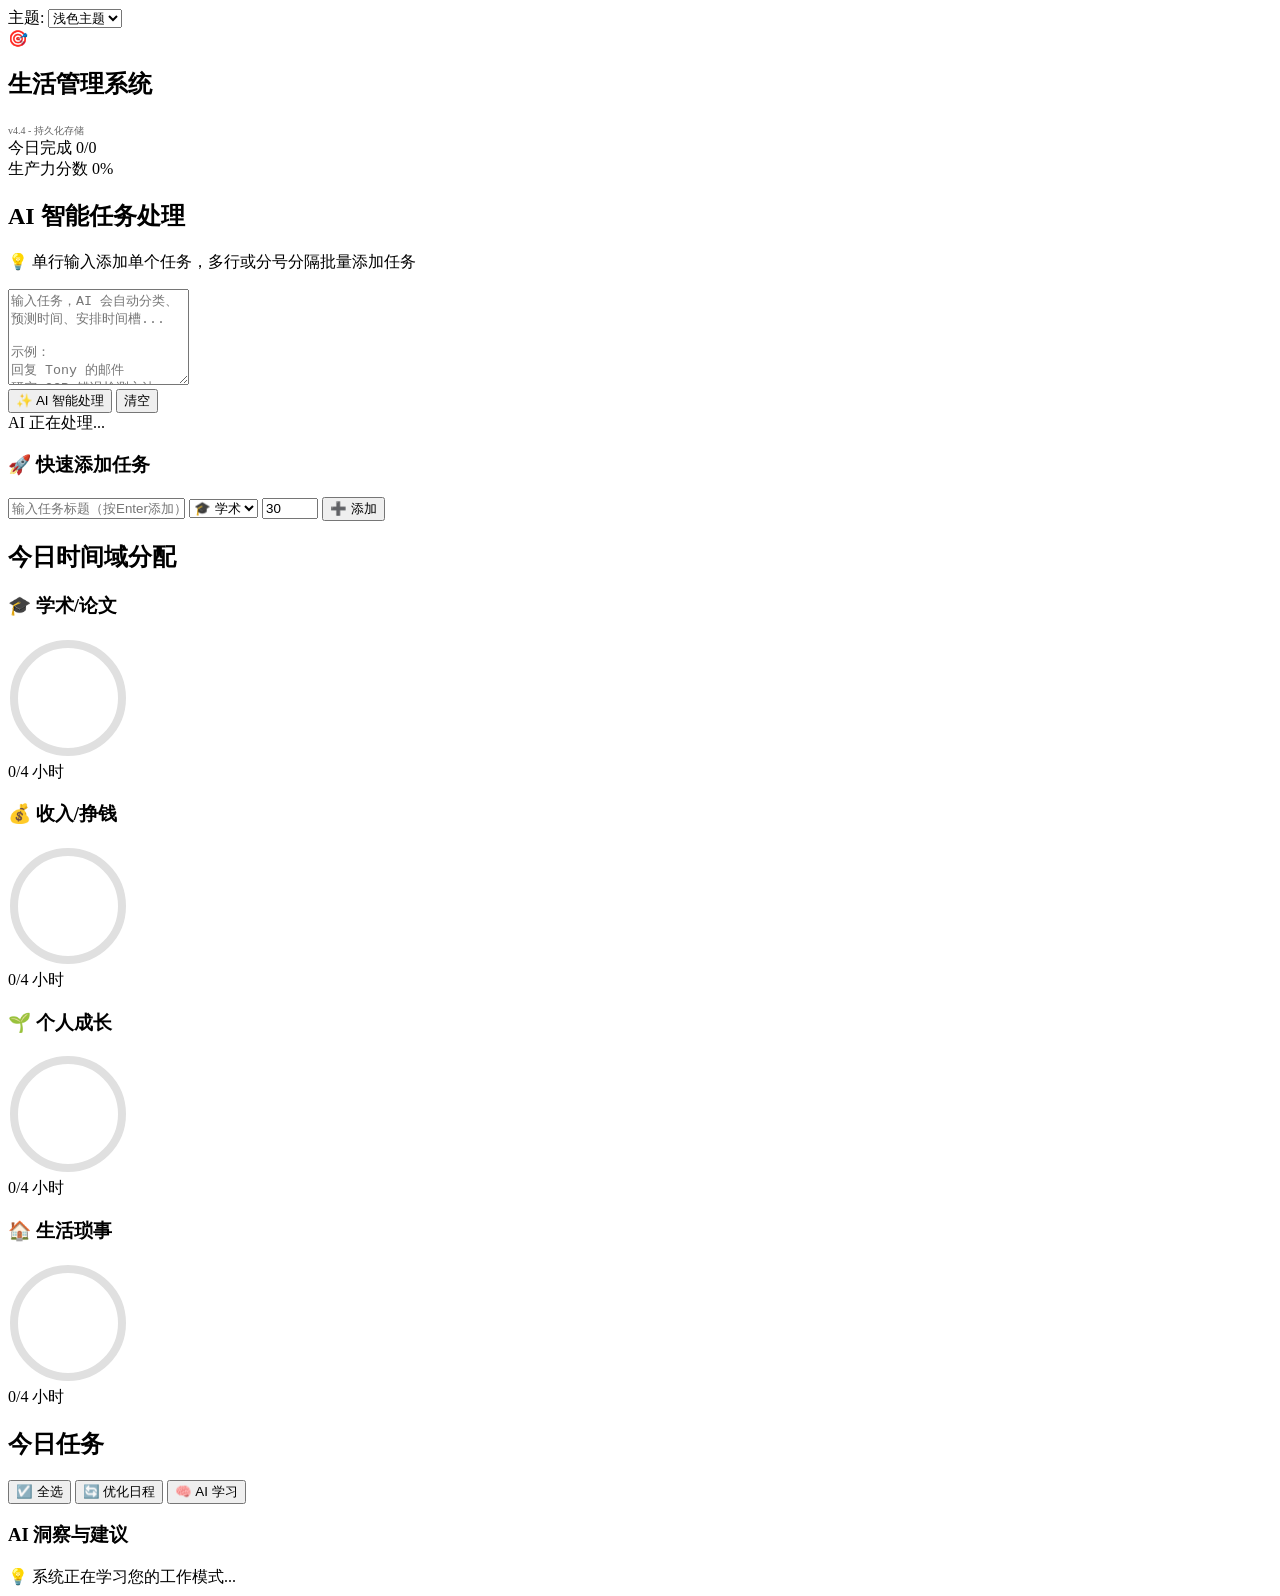
==== frontend/index.html @ 6263c87d "🔧 v4.7 - 修复任务完成和404错误 - 修复clearTaskReminder未定义错误 - 修复已完成任务404错误（跳过更新已归档任务） - 优化今日已完成任务显示逻辑 - 更新所有版本号" ====
<!DOCTYPE html>
<html lang="zh">
<head>
    <meta charset="UTF-8">
    <meta name="viewport" content="width=device-width, initial-scale=1.0">
    <title>生活管理系统 v4.7 - AI智能化版本</title>
    <!-- 版本标识 -->
    <meta name="version" content="v4.7">
    <meta name="description" content="v4.7：修复任务完成显示问题，优化今日已完成任务管理">
    
    <!-- Favicon -->
    <link rel="icon" type="image/x-icon" href="./favicon.ico">
    <link rel="shortcut icon" href="./favicon.ico">
    
    <!-- PWA支持 -->
    <link rel="manifest" href="./manifest.json">
    <meta name="theme-color" content="#007AFF">
    <meta name="apple-mobile-web-app-capable" content="yes">
    <meta name="apple-mobile-web-app-status-bar-style" content="default">
    <meta name="apple-mobile-web-app-title" content="生活管理">
    <meta name="application-name" content="生活管理系统">
    <meta name="msapplication-TileColor" content="#007AFF">
    <meta name="msapplication-config" content="./assets/browserconfig.xml">
    
    <!-- iOS Safari 支持 -->
    <link rel="apple-touch-icon" sizes="180x180" href="./assets/icons/icon-192x192.png">
    <link rel="apple-touch-startup-image" href="./assets/icons/icon-512x192.png">
    
    <!-- Android Chrome 支持 -->
    <meta name="mobile-web-app-capable" content="yes">
    <meta name="mobile-web-app-status-bar-style" content="default">
    
    <!-- 主题样式 -->
    <link id="theme-stylesheet" rel="stylesheet" href="./css/theme-light.css?v=4.0">
    <!-- 移动端响应式样式 -->
    <link rel="stylesheet" href="./css/mobile.css?v=4.0">
</head>
<body>
    <!-- 主题切换器 -->
    <div class="theme-switcher">
        <label for="theme-select">主题:</label>
        <select id="theme-select" onchange="changeTheme(this.value)">
            <option value="light" selected>浅色主题</option>
            <option value="dark">深色模式</option>
        </select>
    </div>
    
    <div class="container">
        <!-- 顶部导航 -->
        <nav class="navbar">
            <div class="nav-brand">
                <span class="logo">🎯</span>
                <div>
                    <h1>生活管理系统</h1>
                    <span style="font-size: 10px; color: #666; font-weight: 500;">v4.4 - 持久化存储</span>
                </div>
            </div>
            <div class="nav-stats">
                <div class="stat-item">
                    <span class="stat-label">今日完成</span>
                    <span class="stat-value" id="todayCompleted">0/0</span>
                </div>
                <div class="stat-item">
                    <span class="stat-label">生产力分数</span>
                    <span class="stat-value" id="productivityScore">0%</span>
                </div>
            </div>
        </nav>

        <!-- AI 智能任务输入 -->
        <div class="ai-input-section">
            <h2>AI 智能任务处理</h2>
            <p class="input-hint">
                💡 单行输入添加单个任务，多行或分号分隔批量添加任务
            </p>
            <textarea id="aiTaskInput" 
                      placeholder="输入任务，AI 会自动分类、预测时间、安排时间槽...

示例：
回复 Tony 的邮件
研究 OCR 错误检测方法
整理出差票据给雪媚
法语老师通信30分钟

或用分号分隔：回复邮件；整理文档；开会讨论"
                      rows="6"></textarea>
            <div class="input-actions">
                <button onclick="aiProcessTasks()" class="btn btn-primary">
                    <span class="btn-icon">✨</span> AI 智能处理
                </button>
                <button onclick="clearInput()" class="btn btn-secondary">
                    清空
                </button>
            </div>
            <div id="aiProcessing" class="ai-processing hidden">
                <div class="loading-spinner"></div>
                <span>AI 正在处理...</span>
            </div>
            <div id="processResult" class="process-result hidden"></div>
        </div>
        
        <!-- 手工快速添加 -->
        <div class="manual-input-section">
            <h3>🚀 快速添加任务</h3>
            <div class="manual-input-flex">
                <input type="text" 
                       id="quickTaskInput" 
                       placeholder="输入任务标题（按Enter添加）" 
                       class="quick-task-input"
                       onkeypress="if(event.key==='Enter'){addQuickTask();}">
                <select id="quickTaskDomain" class="quick-task-select">
                    <option value="academic">🎓 学术</option>
                    <option value="income">💰 收入</option>
                    <option value="growth">🌱 成长</option>
                    <option value="life">🏠 生活</option>
                </select>
                <input type="number" 
                       id="quickTaskMinutes" 
                       placeholder="分钟" 
                       value="30" 
                       min="5" 
                       max="480"
                       class="quick-task-number">
                <button onclick="addQuickTask()" class="btn btn-primary quick-add-btn">
                    <span class="btn-icon">➕</span> 添加
                </button>
            </div>
        </div>

        <!-- 时间域仪表板 -->
        <div class="domain-dashboard">
            <h2>今日时间域分配</h2>
            <div class="domains-grid">
                <div class="domain-card academic" data-domain="academic">
                    <h3>🎓 学术/论文</h3>
                    <div class="progress-ring">
                        <svg width="120" height="120">
                            <circle cx="60" cy="60" r="54" fill="none" stroke="#e0e0e0" stroke-width="8"/>
                            <circle cx="60" cy="60" r="54" fill="none" stroke="#4285F4" stroke-width="8"
                                    stroke-dasharray="339.292" stroke-dashoffset="339.292"
                                    class="progress-ring-circle" id="academicProgress"/>
                        </svg>
                        <div class="progress-text">
                            <span class="hours">0/4</span>
                            <span class="label">小时</span>
                        </div>
                    </div>
                    <div class="domain-tasks" id="academicTasks"></div>
                </div>

                <div class="domain-card income" data-domain="income">
                    <h3>💰 收入/挣钱</h3>
                    <div class="progress-ring">
                        <svg width="120" height="120">
                            <circle cx="60" cy="60" r="54" fill="none" stroke="#e0e0e0" stroke-width="8"/>
                            <circle cx="60" cy="60" r="54" fill="none" stroke="#34A853" stroke-width="8"
                                    stroke-dasharray="339.292" stroke-dashoffset="339.292"
                                    class="progress-ring-circle" id="incomeProgress"/>
                        </svg>
                        <div class="progress-text">
                            <span class="hours">0/4</span>
                            <span class="label">小时</span>
                        </div>
                    </div>
                    <div class="domain-tasks" id="incomeTasks"></div>
                </div>

                <div class="domain-card growth" data-domain="growth">
                    <h3>🌱 个人成长</h3>
                    <div class="progress-ring">
                        <svg width="120" height="120">
                            <circle cx="60" cy="60" r="54" fill="none" stroke="#e0e0e0" stroke-width="8"/>
                            <circle cx="60" cy="60" r="54" fill="none" stroke="#FBBC04" stroke-width="8"
                                    stroke-dasharray="339.292" stroke-dashoffset="339.292"
                                    class="progress-ring-circle" id="growthProgress"/>
                        </svg>
                        <div class="progress-text">
                            <span class="hours">0/4</span>
                            <span class="label">小时</span>
                        </div>
                    </div>
                    <div class="domain-tasks" id="growthTasks"></div>
                </div>

                <div class="domain-card life" data-domain="life">
                    <h3>🏠 生活琐事</h3>
                    <div class="progress-ring">
                        <svg width="120" height="120">
                            <circle cx="60" cy="60" r="54" fill="none" stroke="#e0e0e0" stroke-width="8"/>
                            <circle cx="60" cy="60" r="54" fill="none" stroke="#EA4335" stroke-width="8"
                                    stroke-dasharray="339.292" stroke-dashoffset="339.292"
                                    class="progress-ring-circle" id="lifeProgress"/>
                        </svg>
                        <div class="progress-text">
                            <span class="hours">0/4</span>
                            <span class="label">小时</span>
                        </div>
                    </div>
                    <div class="domain-tasks" id="lifeTasks"></div>
                </div>
            </div>
        </div>

        <!-- 任务列表 -->
        <div class="tasks-section">
            <div class="section-header">
                <h2>今日任务</h2>
                <div class="action-buttons">
                    <button onclick="toggleSelectAll()" class="btn btn-select-all">
                        <span class="btn-icon">☑️</span> 全选
                    </button>
                    <button onclick="deleteSelectedTasks()" class="btn btn-delete-selected" style="display:none;">
                        <span class="btn-icon">🗑️</span> 删除选中
                    </button>
                    <button onclick="optimizeSchedule()" class="btn btn-optimize">
                        <span class="btn-icon">🔄</span> 优化日程
                    </button>
                    <button onclick="updateOntology()" class="btn btn-learn">
                        <span class="btn-icon">🧠</span> AI 学习
                    </button>
                </div>
            </div>
            <div id="tasksList" class="tasks-list"></div>
        </div>

        <!-- AI 洞察面板 -->
        <div class="insights-panel">
            <h3>AI 洞察与建议</h3>
            <div id="aiInsights" class="insights-content">
                <div class="insight-item">
                    💡 系统正在学习您的工作模式...
                </div>
            </div>
        </div>
    </div>

    <!-- Toast 提示 -->
    <div id="toast" class="toast"></div>

    <!-- PWA安装提示 -->
    <div id="pwa-install-banner" class="pwa-install-banner" style="display: none;">
        <div class="pwa-banner-content">
            <span>🚀 安装生活管理系统到您的设备</span>
            <div class="pwa-banner-actions">
                <button id="pwa-install-btn" class="btn btn-primary">安装</button>
                <button id="pwa-dismiss-btn" class="btn btn-secondary">稍后</button>
            </div>
        </div>
    </div>

    <!-- 加载API配置 -->
    <script src="./js/config.js?v=4.0"></script>
    <script src="./js/app.js?v=4.0"></script>
    
    <!-- 主题切换功能 -->
    <script>
        function changeTheme(theme) {
            const themeStylesheet = document.getElementById('theme-stylesheet');
            themeStylesheet.href = `./css/theme-${theme}.css?v=4.0`;
            localStorage.setItem('selectedTheme', theme);
        }
        
        // 加载保存的主题
        document.addEventListener('DOMContentLoaded', () => {
            const savedTheme = localStorage.getItem('selectedTheme') || 'light';
            document.getElementById('theme-select').value = savedTheme;
            changeTheme(savedTheme);
        });
    </script>
    
    <!-- PWA支持脚本 -->
    <script>
        // Service Worker 注册 (仅在 HTTP/HTTPS 协议下)
        if ('serviceWorker' in navigator && window.location.protocol !== 'file:') {
            window.addEventListener('load', () => {
                navigator.serviceWorker.register('./js/sw.js')
                    .then(registration => {
                        console.log('SW registered: ', registration);
                        
                        // 检查更新
                        registration.addEventListener('updatefound', () => {
                            const newWorker = registration.installing;
                            newWorker.addEventListener('statechange', () => {
                                if (newWorker.state === 'installed' && navigator.serviceWorker.controller) {
                                    // 显示更新提示
                                    showUpdateNotification(registration);
                                }
                            });
                        });
                    })
                    .catch(registrationError => {
                        console.log('SW registration failed: ', registrationError);
                    });
            });
        }

        // PWA 安装提示
        let deferredPrompt;
        
        window.addEventListener('beforeinstallprompt', (e) => {
            console.log('PWA安装提示可用');
            e.preventDefault();
            deferredPrompt = e;
            
            // 显示自定义安装横幅
            const installBanner = document.getElementById('pwa-install-banner');
            const installBtn = document.getElementById('pwa-install-btn');
            const dismissBtn = document.getElementById('pwa-dismiss-btn');
            
            // 检查用户是否之前拒绝过安装
            const dismissed = localStorage.getItem('pwa-install-dismissed');
            if (!dismissed) {
                installBanner.style.display = 'block';
                setTimeout(() => {
                    installBanner.classList.add('show');
                }, 100);
            }
            
            installBtn.addEventListener('click', async () => {
                installBanner.style.display = 'none';
                deferredPrompt.prompt();
                
                const { outcome } = await deferredPrompt.userChoice;
                console.log(`用户选择: ${outcome}`);
                
                if (outcome === 'accepted') {
                    showToast('🎉 应用安装成功！', 'success');
                } else {
                    localStorage.setItem('pwa-install-dismissed', 'true');
                }
                
                deferredPrompt = null;
            });
            
            dismissBtn.addEventListener('click', () => {
                installBanner.style.display = 'none';
                localStorage.setItem('pwa-install-dismissed', 'true');
                
                // 7天后再次显示
                setTimeout(() => {
                    localStorage.removeItem('pwa-install-dismissed');
                }, 7 * 24 * 60 * 60 * 1000);
            });
        });

        // 应用安装完成
        window.addEventListener('appinstalled', () => {
            console.log('PWA 安装完成');
            showToast('🎉 应用已添加到主屏幕！', 'success');
            localStorage.removeItem('pwa-install-dismissed');
        });

        // 显示更新通知
        function showUpdateNotification(registration) {
            const updateToast = document.createElement('div');
            updateToast.className = 'toast toast-update';
            updateToast.innerHTML = `
                <div style="display: flex; align-items: center; justify-content: space-between;">
                    <span>🔄 应用有新版本可用</span>
                    <div>
                        <button onclick="updateApp('${registration}')" class="btn btn-primary btn-small">更新</button>
                        <button onclick="this.parentElement.parentElement.parentElement.remove()" class="btn btn-secondary btn-small">稍后</button>
                    </div>
                </div>
            `;
            document.body.appendChild(updateToast);
            
            setTimeout(() => {
                updateToast.classList.add('show');
            }, 100);
        }

        // 更新应用
        function updateApp(registration) {
            const worker = registration.waiting;
            worker.postMessage({ type: 'SKIP_WAITING' });
            
            worker.addEventListener('statechange', () => {
                if (worker.state === 'activated') {
                    window.location.reload();
                }
            });
        }

        // 处理网络状态变化
        window.addEventListener('online', () => {
            showToast('🌐 网络已连接', 'success');
            // 触发后台同步
            if ('serviceWorker' in navigator && 'sync' in window.ServiceWorkerRegistration.prototype) {
                navigator.serviceWorker.ready.then(registration => {
                    return registration.sync.register('background-sync-tasks');
                });
            }
        });

        window.addEventListener('offline', () => {
            showToast('📱 离线模式 - 数据将在网络恢复时同步', 'info');
        });

        // 检测是否为PWA模式运行
        if (window.matchMedia && window.matchMedia('(display-mode: standalone)').matches) {
            console.log('在PWA模式下运行');
            document.body.classList.add('pwa-mode');
        }
    </script>

    <!-- PWA样式 -->
    <style>
        .pwa-install-banner {
            position: fixed;
            bottom: 0;
            left: 0;
            right: 0;
            background: linear-gradient(135deg, #007AFF, #0051D2);
            color: white;
            padding: 15px 20px;
            transform: translateY(100%);
            transition: transform 0.3s ease;
            z-index: 1000;
            box-shadow: 0 -4px 20px rgba(0,0,0,0.3);
        }

        .pwa-install-banner.show {
            transform: translateY(0);
        }

        .pwa-banner-content {
            display: flex;
            align-items: center;
            justify-content: space-between;
            max-width: 600px;
            margin: 0 auto;
        }

        .pwa-banner-actions {
            display: flex;
            gap: 10px;
        }

        .pwa-banner-actions .btn {
            padding: 8px 16px;
            border: none;
            border-radius: 6px;
            cursor: pointer;
            font-size: 14px;
            font-weight: 500;
        }

        .pwa-banner-actions .btn-primary {
            background: white;
            color: #007AFF;
        }

        .pwa-banner-actions .btn-secondary {
            background: rgba(255,255,255,0.2);
            color: white;
        }

        .toast-update {
            background: #4CAF50;
            color: white;
            position: fixed;
            top: 20px;
            right: 20px;
            padding: 15px 20px;
            border-radius: 8px;
            box-shadow: 0 4px 20px rgba(0,0,0,0.3);
            z-index: 1001;
        }

        .btn-small {
            padding: 4px 8px !important;
            font-size: 12px !important;
            margin-left: 5px;
        }

        /* PWA模式下的样式调整 */
        .pwa-mode {
            /* 为PWA模式添加特殊样式 */
        }

        @media (max-width: 768px) {
            .pwa-banner-content {
                flex-direction: column;
                gap: 10px;
                text-align: center;
            }
            
            .pwa-banner-actions {
                width: 100%;
                justify-content: center;
            }
        }
    </style>
</body>
</html>
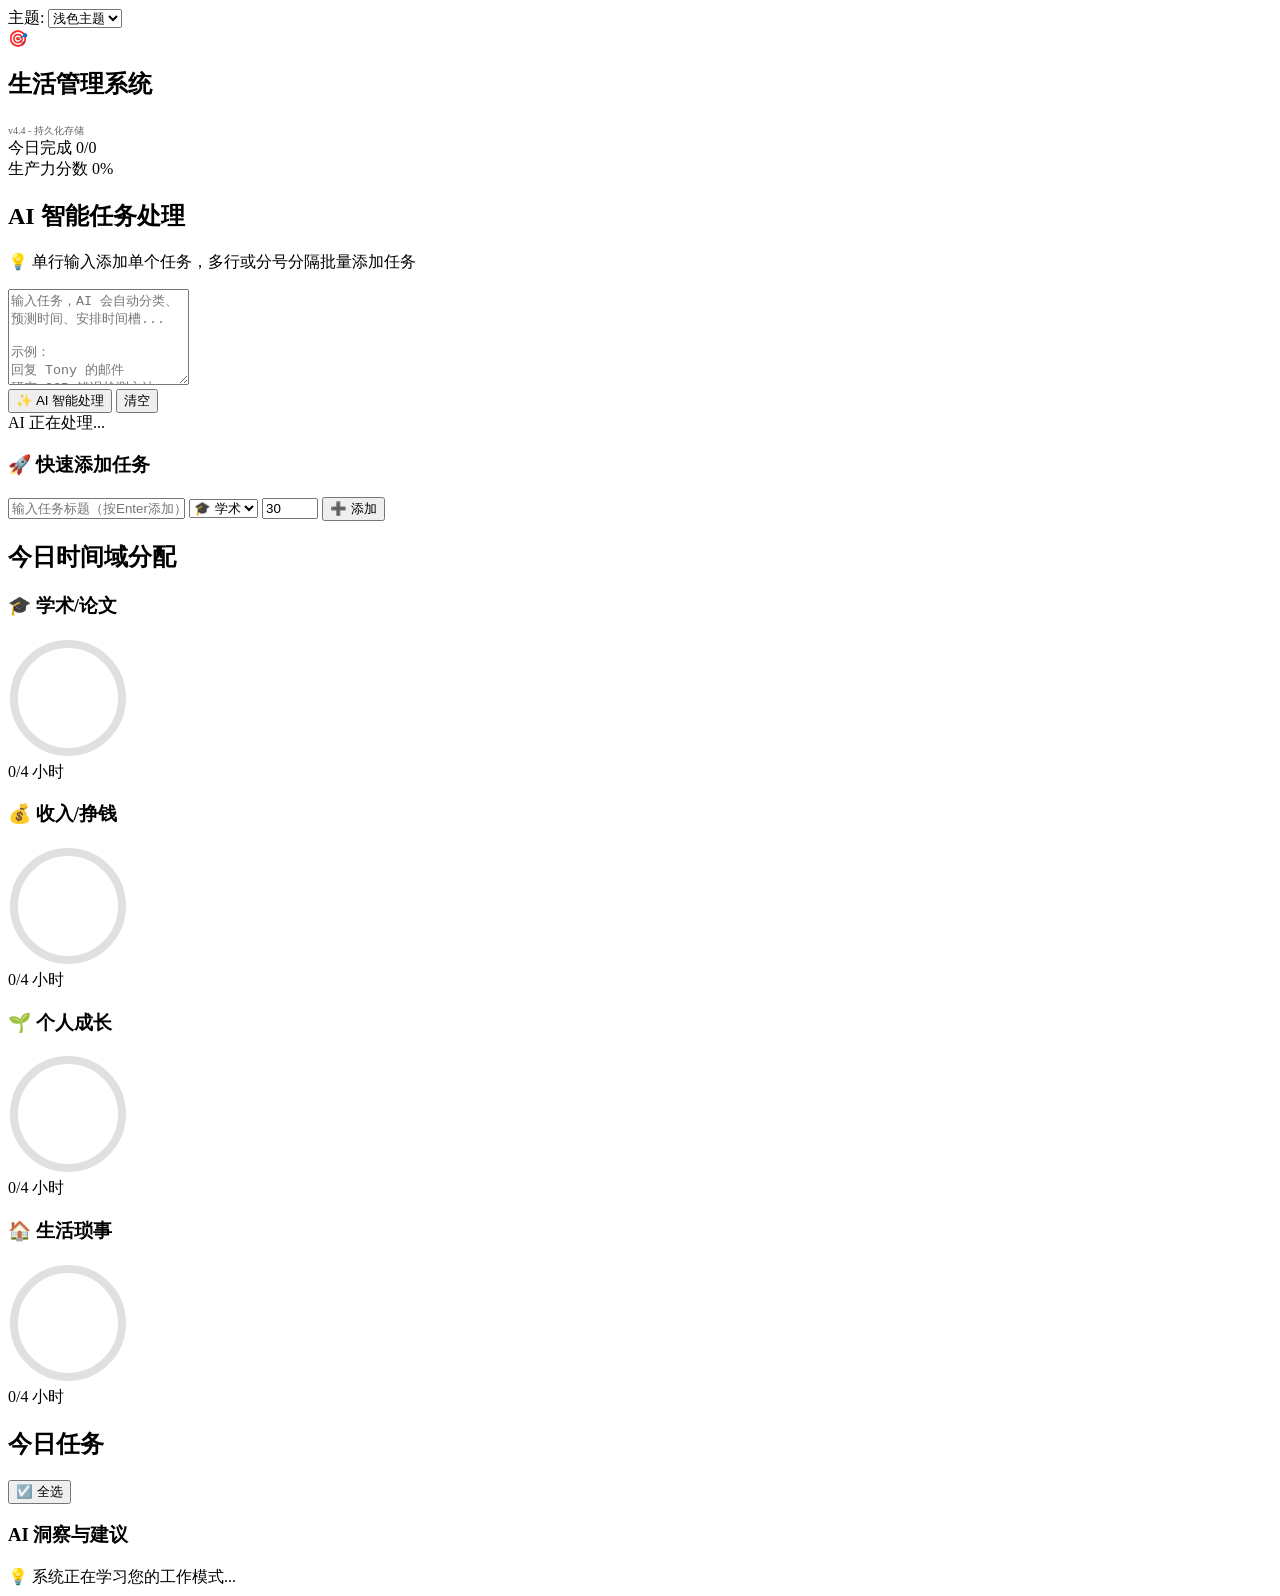
==== commit 2cabf33a: "🎯 v4.8.1 - 完整性检查和修复 - 隐藏未实现的功能按钮（优化日程、AI学习） - 确保所有API端点都有对应的后端实现 - 修复CORS问题 - 确保任务恢复功能正常工作" ====
--- a/frontend/index.html
+++ b/frontend/index.html
@@ -3,10 +3,10 @@
 <head>
     <meta charset="UTF-8">
     <meta name="viewport" content="width=device-width, initial-scale=1.0">
-    <title>生活管理系统 v4.7 - AI智能化版本</title>
+    <title>生活管理系统 v4.8 - AI智能化版本</title>
     <!-- 版本标识 -->
-    <meta name="version" content="v4.7">
-    <meta name="description" content="v4.7：修复任务完成显示问题，优化今日已完成任务管理">
+    <meta name="version" content="v4.8">
+    <meta name="description" content="v4.8：修复已完成任务恢复功能，完善任务状态管理">
     
     <!-- Favicon -->
     <link rel="icon" type="image/x-icon" href="./favicon.ico">
@@ -212,12 +212,14 @@
                     <button onclick="deleteSelectedTasks()" class="btn btn-delete-selected" style="display:none;">
                         <span class="btn-icon">🗑️</span> 删除选中
                     </button>
+                    <!-- 暂时隐藏未实现的功能按钮
                     <button onclick="optimizeSchedule()" class="btn btn-optimize">
                         <span class="btn-icon">🔄</span> 优化日程
                     </button>
                     <button onclick="updateOntology()" class="btn btn-learn">
                         <span class="btn-icon">🧠</span> AI 学习
                     </button>
+                    -->
                 </div>
             </div>
             <div id="tasksList" class="tasks-list"></div>
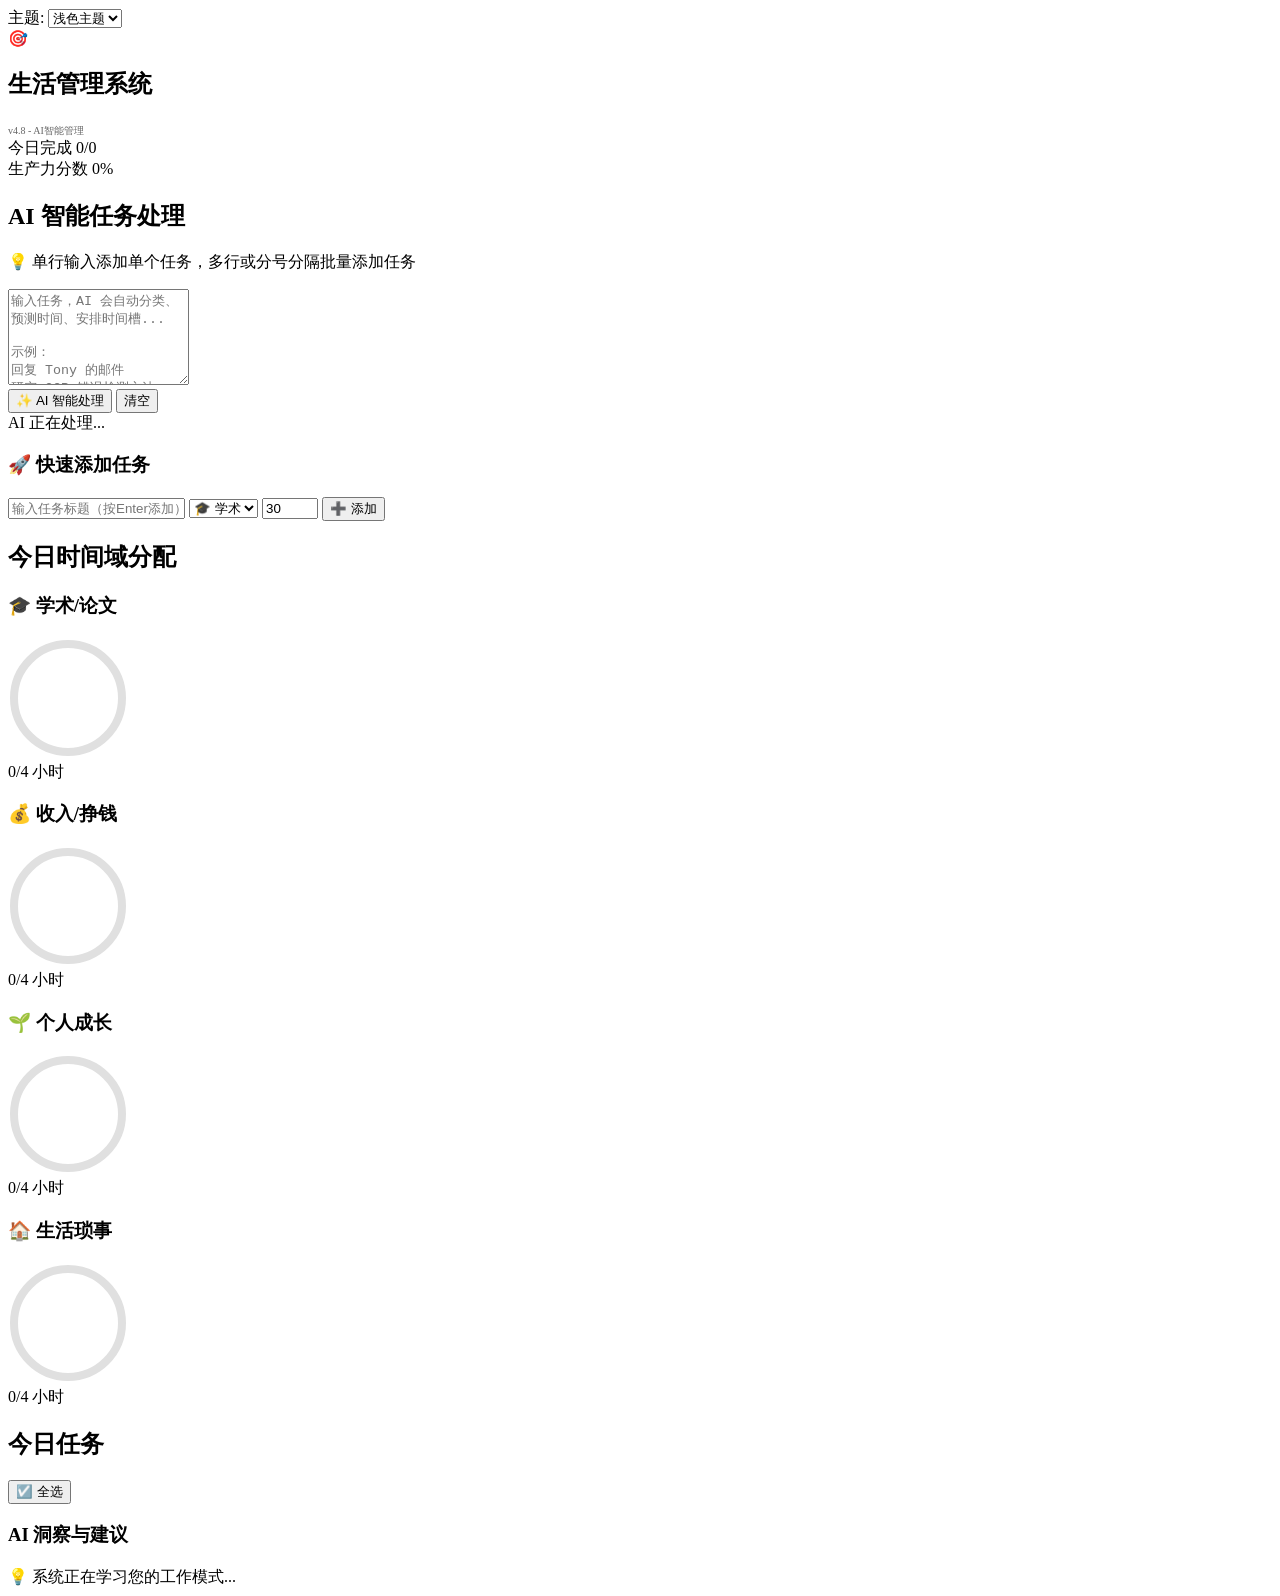
==== commit 4b78316c: "🐛 v4.8.1 - 修复已完成任务恢复功能和版本号统一 修复： - 增强已完成任务恢复的状态判断逻辑 - 添加 completed_at 字段检测支持 - 添加详细调试日志  更新： - 统一所有页" ====
--- a/frontend/index.html
+++ b/frontend/index.html
@@ -52,7 +52,7 @@
                 <span class="logo">🎯</span>
                 <div>
                     <h1>生活管理系统</h1>
-                    <span style="font-size: 10px; color: #666; font-weight: 500;">v4.4 - 持久化存储</span>
+                    <span style="font-size: 10px; color: #666; font-weight: 500;">v4.8 - AI智能管理</span>
                 </div>
             </div>
             <div class="nav-stats">
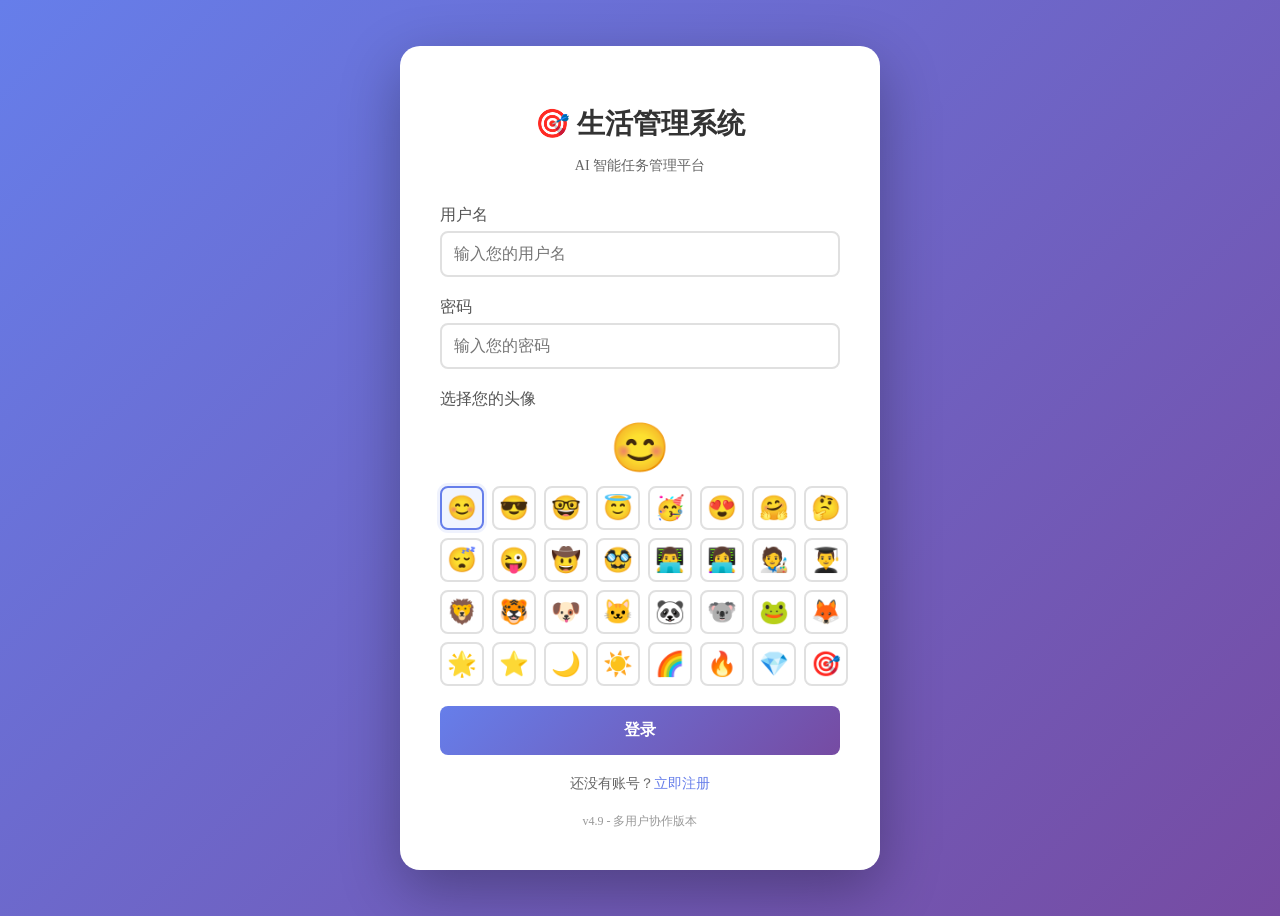
==== commit 46892a08: "✨ v4.9 - 多用户协作支持 新功能： - 添加登录页面，支持用户名密码和emoji头像选择 - 用户认证和会话管理 - 任务显示优先级（自己的任务永远在前） - 其他用户任务只读显示，不可编辑 " ====
--- a/frontend/index.html
+++ b/frontend/index.html
@@ -3,10 +3,10 @@
 <head>
     <meta charset="UTF-8">
     <meta name="viewport" content="width=device-width, initial-scale=1.0">
-    <title>生活管理系统 v4.8 - AI智能化版本</title>
+    <title>生活管理系统 v4.9 - 多用户协作版本</title>
     <!-- 版本标识 -->
-    <meta name="version" content="v4.8">
-    <meta name="description" content="v4.8：修复已完成任务恢复功能，完善任务状态管理">
+    <meta name="version" content="v4.9">
+    <meta name="description" content="v4.9：添加多用户支持，用户登录与任务隔离">
     
     <!-- Favicon -->
     <link rel="icon" type="image/x-icon" href="./favicon.ico">
@@ -52,7 +52,7 @@
                 <span class="logo">🎯</span>
                 <div>
                     <h1>生活管理系统</h1>
-                    <span style="font-size: 10px; color: #666; font-weight: 500;">v4.8 - AI智能管理</span>
+                    <span style="font-size: 10px; color: #666; font-weight: 500;">v4.9 - 多用户协作</span>
                 </div>
             </div>
             <div class="nav-stats">
@@ -63,6 +63,11 @@
                 <div class="stat-item">
                     <span class="stat-label">生产力分数</span>
                     <span class="stat-value" id="productivityScore">0%</span>
+                </div>
+                <div class="stat-item user-info" style="margin-left: 20px; display: flex; align-items: center; gap: 8px;">
+                    <span id="userAvatar" style="font-size: 24px;">😊</span>
+                    <span id="userName" style="color: #666; font-weight: 500;">用户</span>
+                    <button id="logoutBtn" style="background: #ff4444; color: white; border: none; padding: 4px 12px; border-radius: 6px; cursor: pointer; font-size: 12px;">退出</button>
                 </div>
             </div>
         </nav>
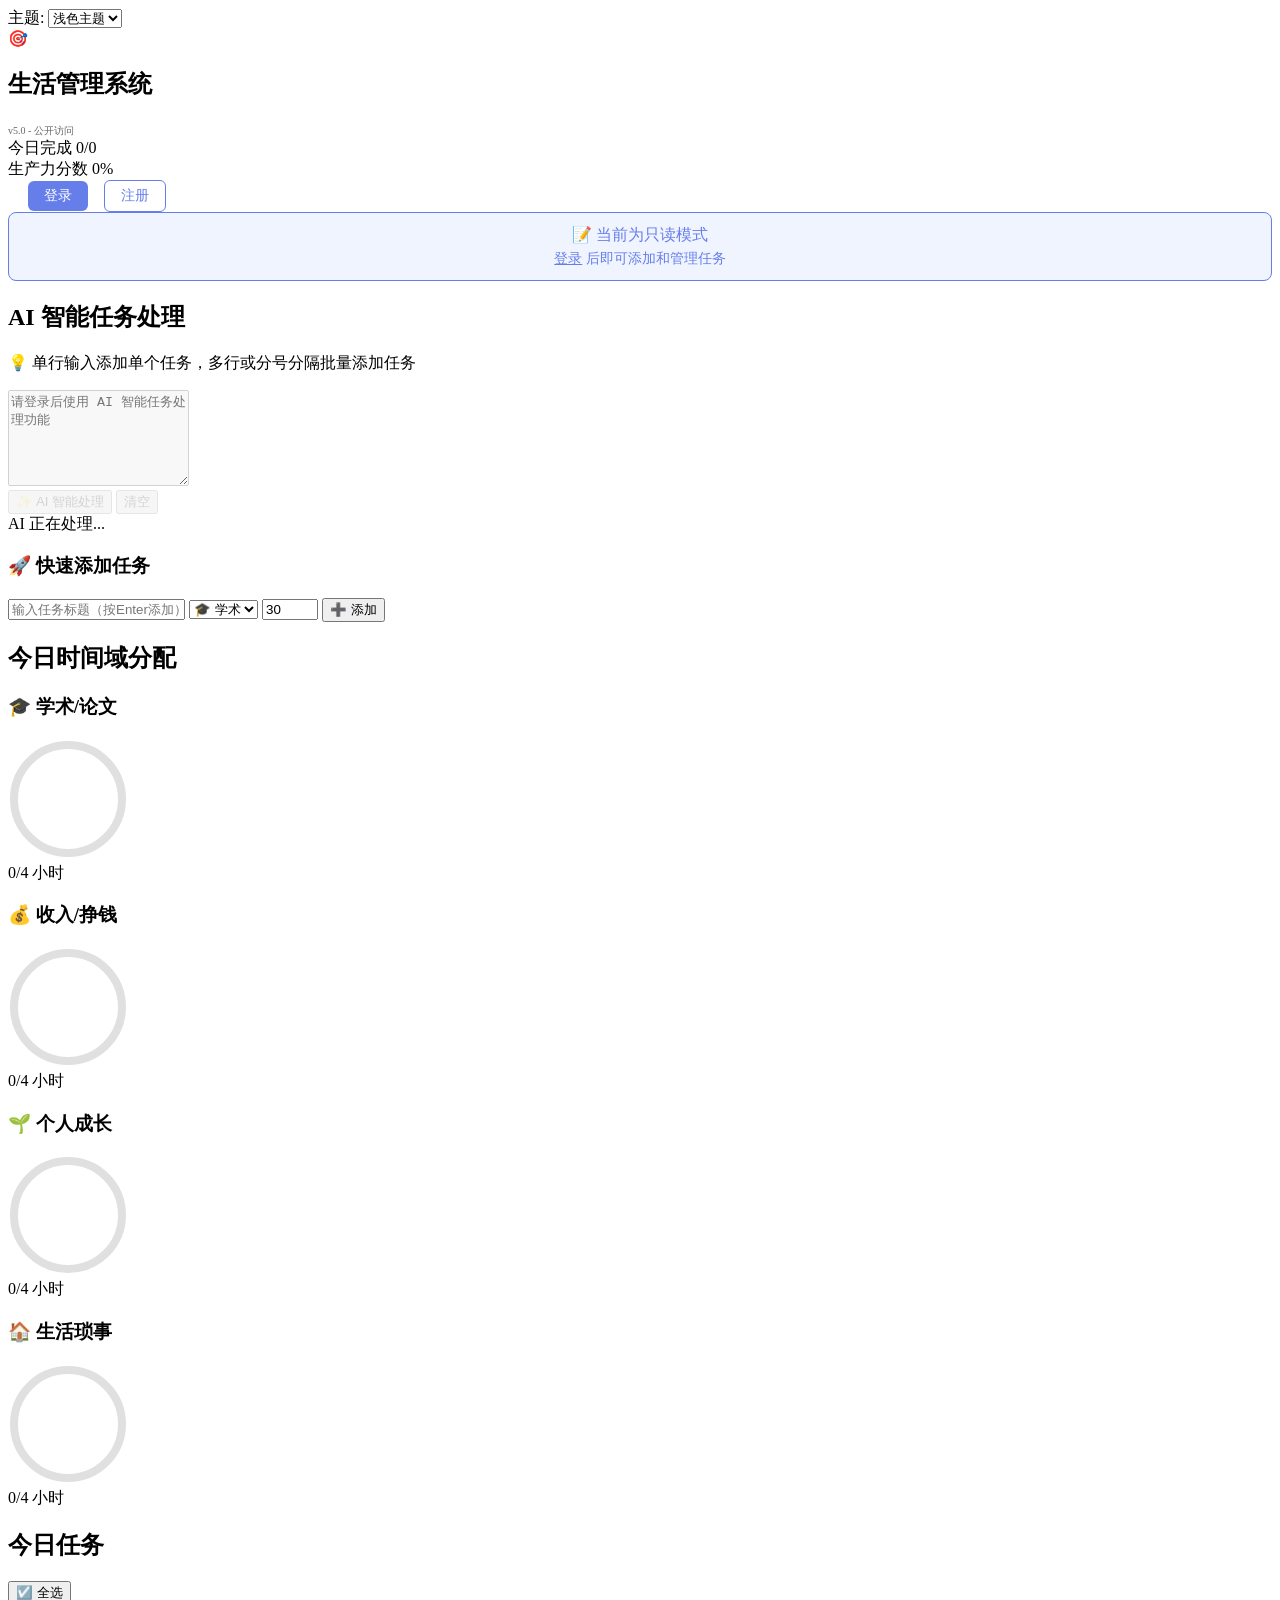
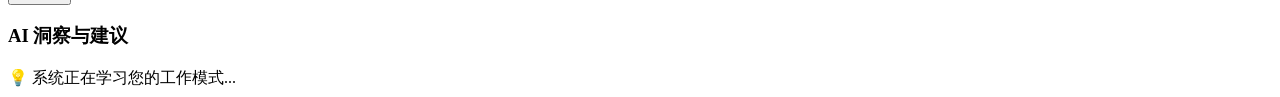
==== commit 105711b5: "✨ v5.0 - 实现公开访问模式 新功能： - 未登录用户可以查看所有任务（只读模式） - 右上角显示登录/注册按钮或用户信息 - 只读模式下禁用所有编辑功能 - AI 输入区域显示登录提示 - 登" ====
--- a/frontend/index.html
+++ b/frontend/index.html
@@ -3,10 +3,10 @@
 <head>
     <meta charset="UTF-8">
     <meta name="viewport" content="width=device-width, initial-scale=1.0">
-    <title>生活管理系统 v4.9 - 多用户协作版本</title>
+    <title>生活管理系统 v5.0 - 公开访问版本</title>
     <!-- 版本标识 -->
-    <meta name="version" content="v4.9">
-    <meta name="description" content="v4.9：添加多用户支持，用户登录与任务隔离">
+    <meta name="version" content="v5.0">
+    <meta name="description" content="v5.0：公开访问模式，未登录用户可查看任务">
     
     <!-- Favicon -->
     <link rel="icon" type="image/x-icon" href="./favicon.ico">
@@ -52,7 +52,7 @@
                 <span class="logo">🎯</span>
                 <div>
                     <h1>生活管理系统</h1>
-                    <span style="font-size: 10px; color: #666; font-weight: 500;">v4.9 - 多用户协作</span>
+                    <span style="font-size: 10px; color: #666; font-weight: 500;">v5.0 - 公开访问</span>
                 </div>
             </div>
             <div class="nav-stats">
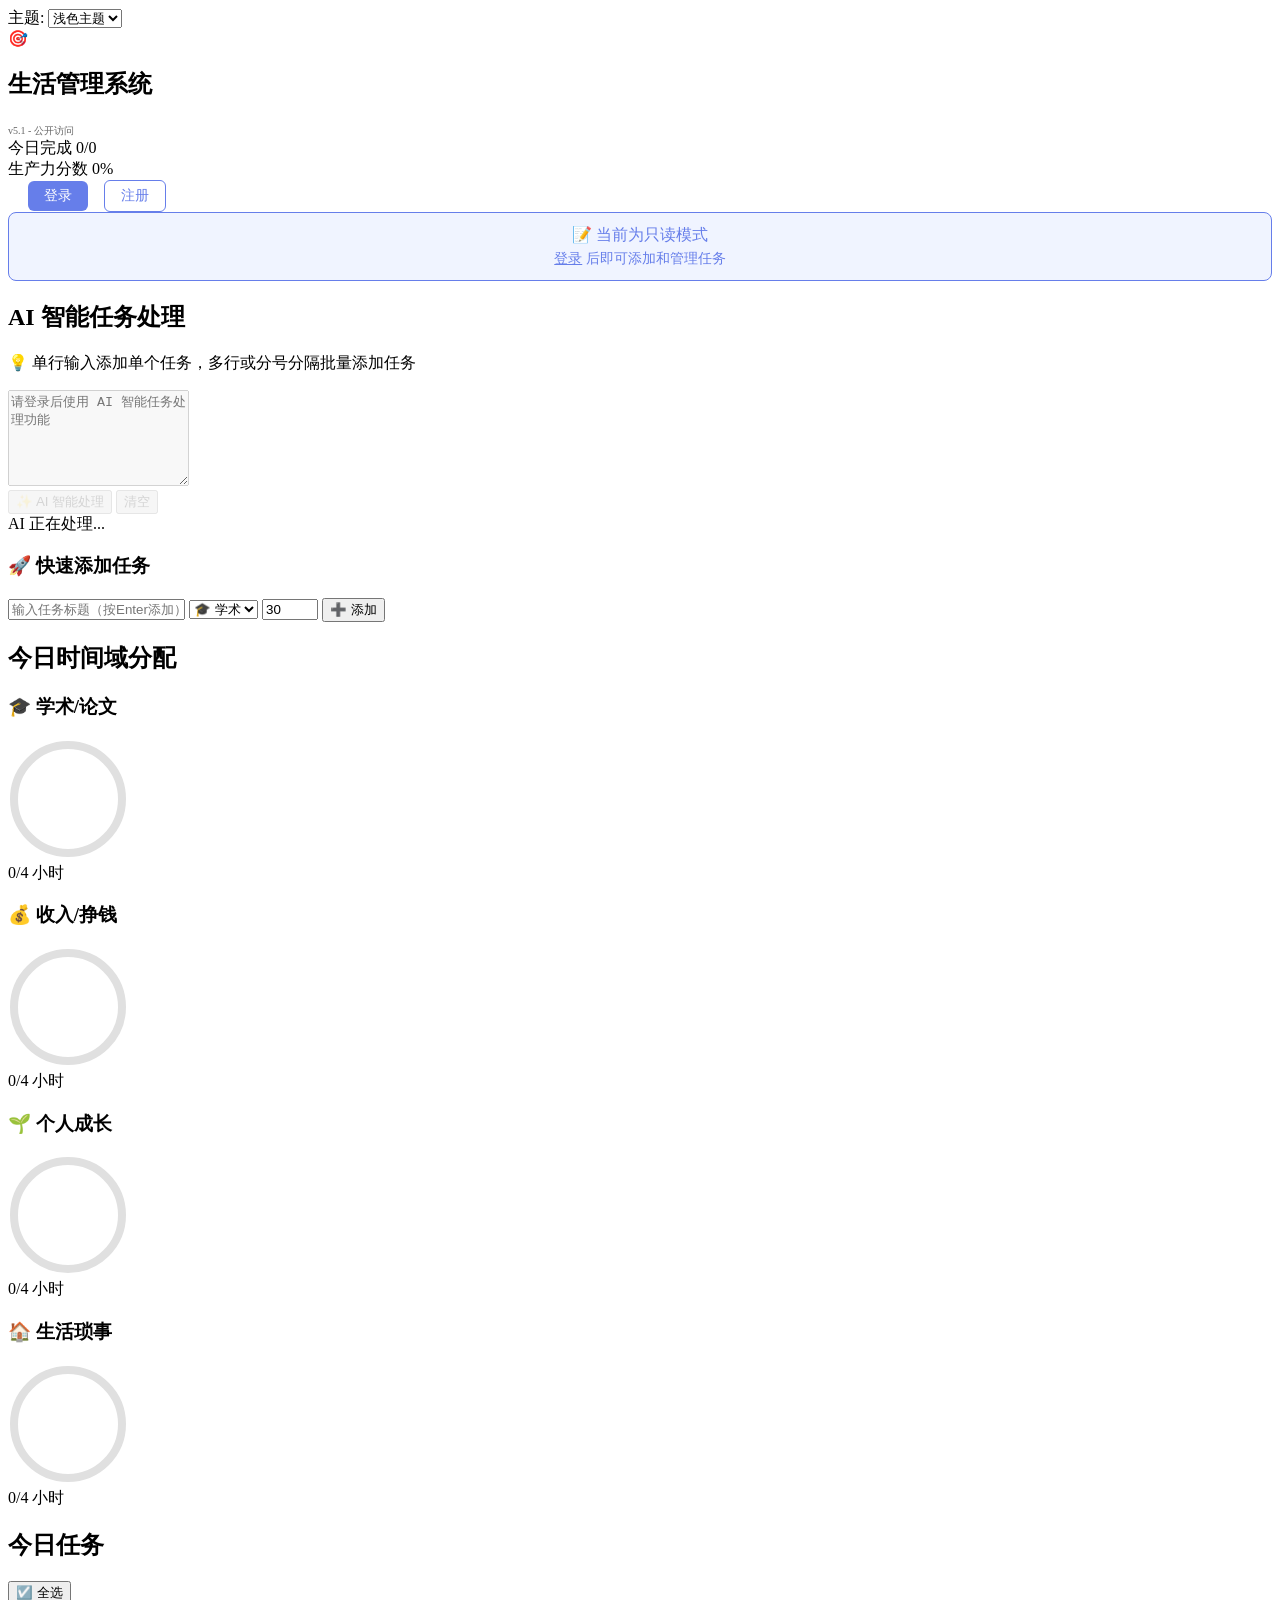
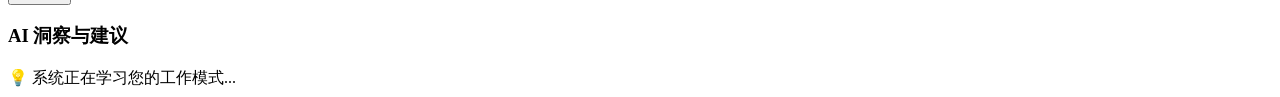
==== commit 7b00aeed: "🎯 升级版本到 v5.1 - 综合修复多个问题 - 已完成任务时间正确显示 - CORS错误修复完成" ====
--- a/frontend/index.html
+++ b/frontend/index.html
@@ -3,10 +3,10 @@
 <head>
     <meta charset="UTF-8">
     <meta name="viewport" content="width=device-width, initial-scale=1.0">
-    <title>生活管理系统 v5.0 - 公开访问版本</title>
+    <title>生活管理系统 v5.1 - 公开访问版本</title>
     <!-- 版本标识 -->
-    <meta name="version" content="v5.0">
-    <meta name="description" content="v5.0：公开访问模式，未登录用户可查看任务">
+    <meta name="version" content="v5.1">
+    <meta name="description" content="v5.1：公开访问模式，未登录用户可查看任务">
     
     <!-- Favicon -->
     <link rel="icon" type="image/x-icon" href="./favicon.ico">
@@ -52,7 +52,7 @@
                 <span class="logo">🎯</span>
                 <div>
                     <h1>生活管理系统</h1>
-                    <span style="font-size: 10px; color: #666; font-weight: 500;">v5.0 - 公开访问</span>
+                    <span style="font-size: 10px; color: #666; font-weight: 500;">v5.1 - 公开访问</span>
                 </div>
             </div>
             <div class="nav-stats">
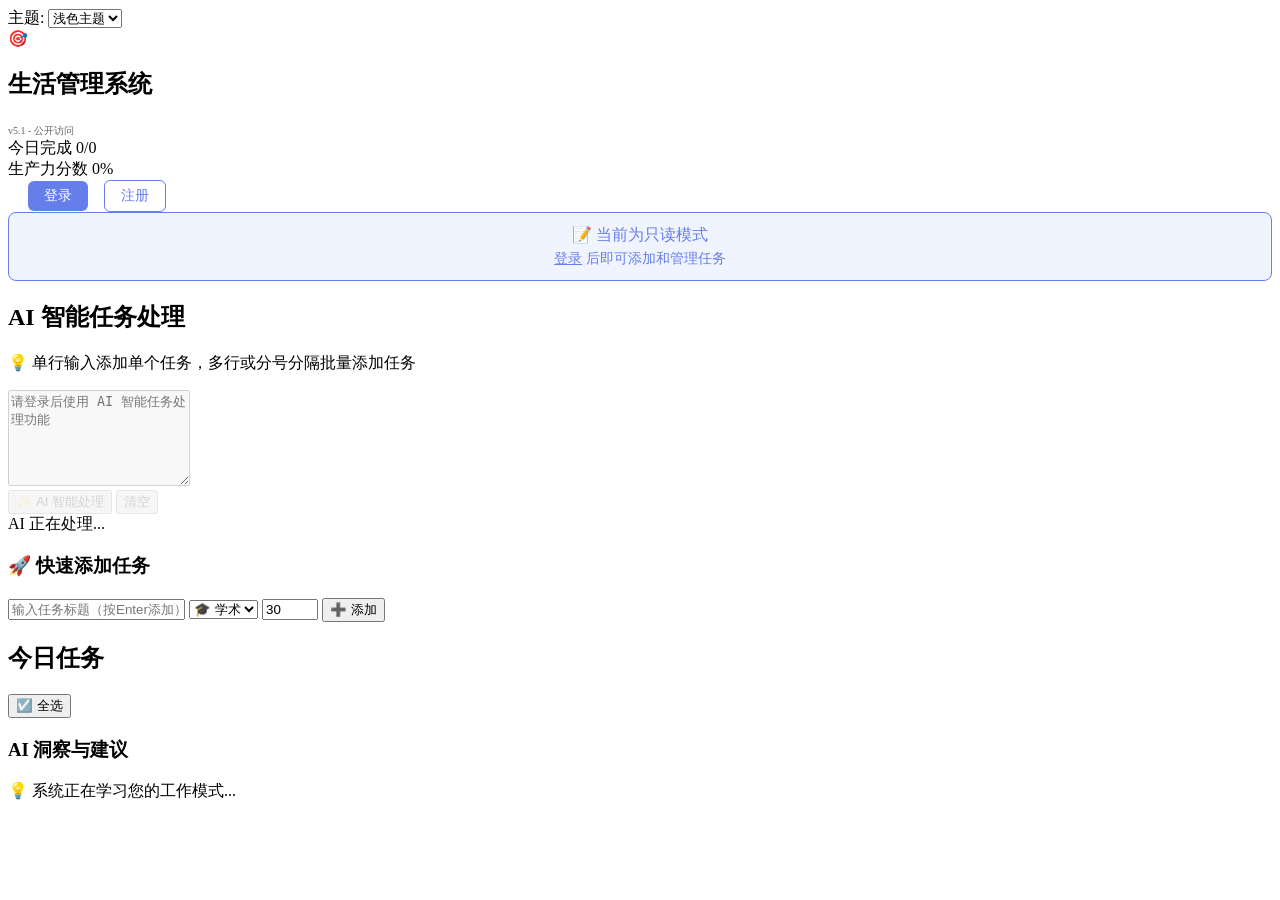
==== commit 9488a2e0: "🎨 调整布局：时间域分配移到任务池后、已完成前 - 今日时间域分配从页面顶部移到任务池之后 - 现在顺序：今日任务 → 等待中 → 任务池 → 时间域分配 → 今日已完成 - 改善页面信息流，更符合使" ====
--- a/frontend/index.html
+++ b/frontend/index.html
@@ -132,80 +132,6 @@
             </div>
         </div>
 
-        <!-- 时间域仪表板 -->
-        <div class="domain-dashboard">
-            <h2>今日时间域分配</h2>
-            <div class="domains-grid">
-                <div class="domain-card academic" data-domain="academic">
-                    <h3>🎓 学术/论文</h3>
-                    <div class="progress-ring">
-                        <svg width="120" height="120">
-                            <circle cx="60" cy="60" r="54" fill="none" stroke="#e0e0e0" stroke-width="8"/>
-                            <circle cx="60" cy="60" r="54" fill="none" stroke="#4285F4" stroke-width="8"
-                                    stroke-dasharray="339.292" stroke-dashoffset="339.292"
-                                    class="progress-ring-circle" id="academicProgress"/>
-                        </svg>
-                        <div class="progress-text">
-                            <span class="hours">0/4</span>
-                            <span class="label">小时</span>
-                        </div>
-                    </div>
-                    <div class="domain-tasks" id="academicTasks"></div>
-                </div>
-
-                <div class="domain-card income" data-domain="income">
-                    <h3>💰 收入/挣钱</h3>
-                    <div class="progress-ring">
-                        <svg width="120" height="120">
-                            <circle cx="60" cy="60" r="54" fill="none" stroke="#e0e0e0" stroke-width="8"/>
-                            <circle cx="60" cy="60" r="54" fill="none" stroke="#34A853" stroke-width="8"
-                                    stroke-dasharray="339.292" stroke-dashoffset="339.292"
-                                    class="progress-ring-circle" id="incomeProgress"/>
-                        </svg>
-                        <div class="progress-text">
-                            <span class="hours">0/4</span>
-                            <span class="label">小时</span>
-                        </div>
-                    </div>
-                    <div class="domain-tasks" id="incomeTasks"></div>
-                </div>
-
-                <div class="domain-card growth" data-domain="growth">
-                    <h3>🌱 个人成长</h3>
-                    <div class="progress-ring">
-                        <svg width="120" height="120">
-                            <circle cx="60" cy="60" r="54" fill="none" stroke="#e0e0e0" stroke-width="8"/>
-                            <circle cx="60" cy="60" r="54" fill="none" stroke="#FBBC04" stroke-width="8"
-                                    stroke-dasharray="339.292" stroke-dashoffset="339.292"
-                                    class="progress-ring-circle" id="growthProgress"/>
-                        </svg>
-                        <div class="progress-text">
-                            <span class="hours">0/4</span>
-                            <span class="label">小时</span>
-                        </div>
-                    </div>
-                    <div class="domain-tasks" id="growthTasks"></div>
-                </div>
-
-                <div class="domain-card life" data-domain="life">
-                    <h3>🏠 生活琐事</h3>
-                    <div class="progress-ring">
-                        <svg width="120" height="120">
-                            <circle cx="60" cy="60" r="54" fill="none" stroke="#e0e0e0" stroke-width="8"/>
-                            <circle cx="60" cy="60" r="54" fill="none" stroke="#EA4335" stroke-width="8"
-                                    stroke-dasharray="339.292" stroke-dashoffset="339.292"
-                                    class="progress-ring-circle" id="lifeProgress"/>
-                        </svg>
-                        <div class="progress-text">
-                            <span class="hours">0/4</span>
-                            <span class="label">小时</span>
-                        </div>
-                    </div>
-                    <div class="domain-tasks" id="lifeTasks"></div>
-                </div>
-            </div>
-        </div>
-
         <!-- 任务列表 -->
         <div class="tasks-section">
             <div class="section-header">
